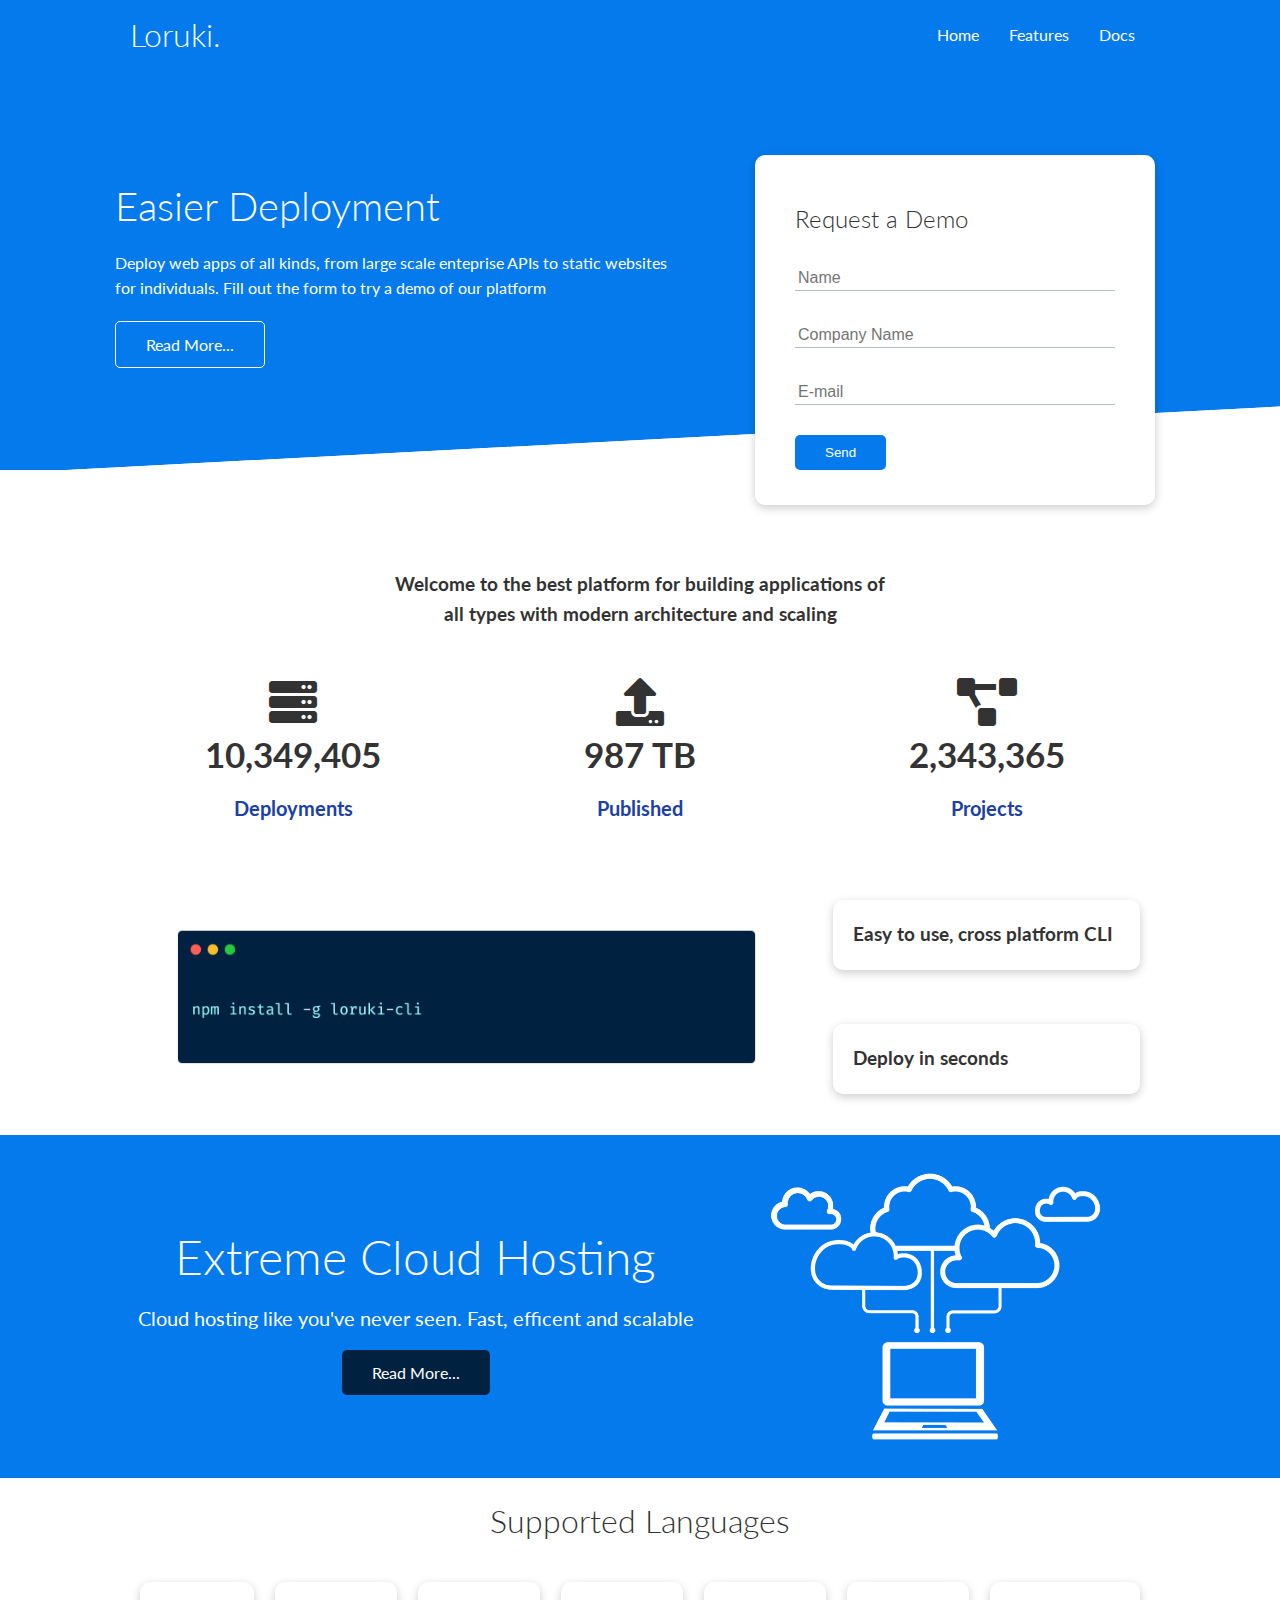
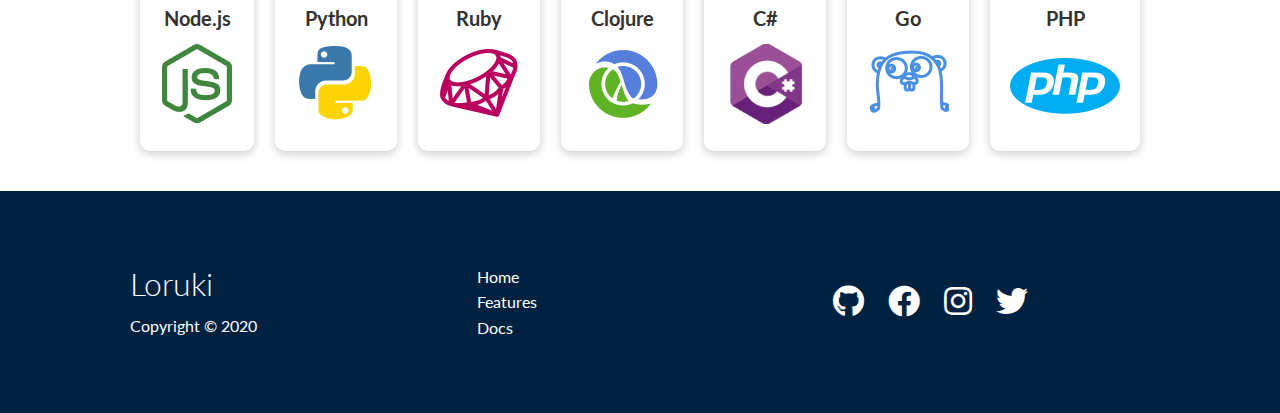
==== index.html @ 9f558010 "First commit" ====
<!DOCTYPE html>
<html lang="en" dir="ltr">
  <head>
    <meta charset="utf-8">
    <meta name="viewport" content="width=device-width,inital-scale=1.0">
    <link rel="stylesheet" href="https://cdnjs.cloudflare.com/ajax/libs/font-awesome/5.15.1/css/all.min.css">
    <link rel="stylesheet" href="css/utilities.css">
    <link rel="stylesheet" href="css/style.css">
    <title>Loruki | Cloud Hosting For Everyone</title>
  </head>
  <body>
  <!--Navbar-->
  <div class="navbar">
    <div class="container flex">
      <h1 class="logo">Loruki.</h1>
      <nav>
        <ul>
          <li><a href="index.html">Home</a></li>
          <li><a href="features.html">Features</a></li>
          <li><a href="docs.html">Docs</a></li>
        </ul>
      </nav>

    </div>
</div>

<!--Showcase-->
<section class="showcase">
  <div class="container grid">
    <div class="showcase-text">
      <h1>Easier Deployment</h1>
      <p>Deploy web apps of all kinds, from large scale enteprise APIs to static
        websites for individuals. Fill out the form to try a demo of our platform
      </p>
      <a href="features.html" class="btn btn-outline">Read More...</a>
    </div>

      <div class="showcase-form card">
        <h2>Request a Demo</h2>
        <form>
          <div class="form-control">
            <input type="text" name="name" placeholder="Name" required>
          </div>
          <div class="form-control">
            <input type="text" name="company" placeholder="Company Name" required>
          </div>
          <div class="form-control">
            <input type="text" name="email" placeholder="E-mail" required>
          </div>
          <input type="submit" value="Send" class="btn btn-primary">
        </form>
    </div>
  </div>
</section>

<!--Stats-->
<section class="stats">
  <div class="container">
    <h3 class="stats-heading text-center my-1">
        Welcome to the best platform for building applications of all types with modern 
        architecture and scaling
      </h3>

      <div class="grid grid-3 text-center my-4">
        <div><i class="fas fa-server fa-3x"></i>
             <h3>10,349,405</h3>
             <p class="text-secondary">Deployments</p>
        </div>
        <div><i class="fas fa-upload fa-3x"></i>
          <h3>987 TB</h3>
          <p class="text-secondary">Published</p></div>
        <div><i class="fas fa-project-diagram fa-3x"></i>
          <h3>2,343,365</h3>
          <p class="text-secondary">Projects</p></div>
      </div>
    </div>
  </section>

  <!--CLI-->
  <section class="cli">
    <div class="container grid">
      <img src="images/cli.png" alt="">
      <div class="card">
        <h3>Easy to use, cross platform CLI</h3>
      </div>
      <div class="card">
        <h3>Deploy in seconds</h3>
      </div>
    </div>
  </section>

  <!--Cloud-->
  <section class="cloud bg-primary my-2 py-2">
    <div class="container grid">
      <div class="text-center">
        <h2 class="lg">Extreme Cloud Hosting</h2>
        <p class="lead my-1">Cloud hosting like you've never seen. 
          Fast, efficent and scalable</p>
          <a href="features.html" class="btn btn-dark">Read More...</a>
      </div>
      <img src="images/cloud.png" alt="">
    </div>
</section>

<!--Languages-->
<section class="languages">
  <h2 class="md text-center my-2">
    Supported Languages
  </h2>
  <div class="container flex">
    <div class="card">
      <h4>Node.js</h4>
      <img src="images/logos/node.png" alt="">
    </div>
    <div class="card">
      <h4>Python</h4>
      <img src="images/logos/python.png" alt="">
    </div>
    <div class="card">
      <h4>Ruby</h4>
      <img src="images/logos/ruby.png" alt="">
    </div>
    <div class="card">
      <h4>Clojure</h4>
      <img src="images/logos/clojure.png" alt="">
    </div>
    <div class="card">
      <h4>C#</h4>
      <img src="images/logos/csharp.png" alt="">
    </div>
    <div class="card">
      <h4>Go</h4>
      <img src="images/logos/go.png" alt="">
    </div>
    <div class="card">
      <h4>PHP</h4>
      <img src="images/logos/php.png" alt="">
    </div>
  </div>
</section>

<!--Footer-->
<footer class="footer bg-dark py-5">
  <div class="container grid grid-3">
    <div>
      <h1>Loruki</h1>
      <p>Copyright &copy; 2020</p>
    </div>
    <nav>
      <ul>
        <li><a href="index.html">Home</a></li>
        <li><a href="features.html">Features</a></li>
        <li><a href="docs.html">Docs</a></li>
      </ul>
    </nav>
    <div class="social">
      <a href="#"><i class="fab fa-github fa-2x"></i></a>
      <a href="#"><i class="fab fa-facebook fa-2x"></i></a>
      <a href="#"><i class="fab fa-instagram fa-2x"></i></a>
      <a href="#"><i class="fab fa-twitter fa-2x"></i></a>
    </div>
  </div>
</footer>
</body>
</html>
---- css/utilities.css ----
/*Utilities*/
.container {
    max-width: 1100px;
    margin: 0 auto;
    overflow: auto;
    padding: 0 40px;
}

.card {
    background-color: #fff;
    color: #333;
    border-radius: 10px;
    box-shadow: 0 3px 10px rgba(0,0,0,0.2);
    padding: 20px;
    margin: 10px;
}

.btn {
    display: inline-block;
    padding: 10px 30px;
    cursor: pointer;
    background: var(--primary-color);
    color: white;
    border: none;
    border-radius: 5px;
}

.btn-outline {
    background-color: transparent;
    border: 1px white solid;
}

.btn:hover {
    transform:scale(0.98);
}

/*Backgrounds & colored buttons*/
.bg-primary, 
.btn-primary {
    background-color: var(--primary-color);
    color: white;
}

.bg-secondary, 
.btn-secondary {
    background-color: var(--secondary-color);
    color: white;
}

.bg-dark, 
.btn-dark {
    background-color: var(--dark-color);
    color: white;
}

.bg-light, 
.btn-light {
    background-color: var(--light-color);
    color: #333;
}

.bg-primary a, 
.btn-primary a,
.bg-secondary a, 
.btn-secondary a,
.bg-dark a, 
.btn-dark a {
    color: white;
}

/*Text colors*/
.text-primary {
    color: var(--primary-color);
   
}

.text-secondary {
    color: var(--secondary-color);
   
}

.text-dark {
    color: var(--dark-color);
   
}

.text-light {
    color: var(--light-color);
    
}

/*Text sizes*/
.lead {
    font-size: 20px;
}

.sm {
    font-size: 1rem;
}

.md {
    font-size: 2rem;
}

.lg {
    font-size: 3rem;
}

.xl {
    font-size: 4rem;
}

.text-center {
    text-align: center;
}

/*Alert*/
.alert {
    background-color: var(--light-color);
    padding: 10px 20px;
    font-weight: bold;
    margin: 15px 0;
}

.alert i {
    margin-right: 10px;
}

.alert-success {
    background-color: var(--success-color);
    color: #fff;
}

.alert-error {
    background-color: var(--error-color);
    color: #fff;
}

.flex {
    display: flex;
    justify-content: space-between;
    align-items: center;
    height: 100%;
}

.grid {
    display: grid;
    grid-template-columns: repeat(2, 1fr);
    gap: 20px;
    justify-content: center;
    align-items: center;
    height: 100%;
}

.grid-3 {
    grid-template-columns: repeat(3,1fr);
}

/*Margin*/
.my-1 {
    margin: 1rem 0;
}

.my-2 {
    margin: 1.5rem 0;
}

.my-3 {
    margin: 2rem 0;
}

.my-4 {
    margin: 3rem 0;
}

.my-5 {
    margin: 4rem 0;
}

.m-1 {
    margin: 1rem;
}

.m-2 {
    margin: 1.5rem;
}

.m-3 {
    margin: 2rem;
}

.m-4 {
    margin: 3rem;
}

.m-5 {
    margin: 4rem;
}

/*Padding*/
.py-1 {
    padding: 1rem 0;
}

.py-2 {
    padding: 1.5rem 0;
}

.py-3 {
    padding: 2rem 0;
}

.py-4 {
    padding: 3rem 0;
}

.py-5 {
    padding: 4rem 0;
}

.p-1 {
    padding: 1rem;
}

.p-2 {
    padding: 1.5rem;
}

.p-3 {
    padding: 2rem;
}

.p-4 {
    padding: 3rem;
}

.p-5 {
    padding: 4rem;
}
---- css/style.css ----
@import url('https://fonts.googleapis.com/css2?family=Lato:wght@300&display=swap');
/*CSS variable*/
:root {
    --primary-color: #047aed;
    --secondary-color: #1c3fa8;
    --dark-color: #002240;
    --light-color: #f4f4f4;
    --success-color: #5cb85c; 
    --error-color: #d9534f; 
}

* {
    box-sizing: border-box;
    padding: 0;
    margin: 0;
}

body {
    font-family: 'Lato', sans-serif;
    color: #333;
    line-height: 1.6;
}

ul {
    list-style-type: none;
}

a {
    text-decoration: none;
    color: #333;
}

h1, h2 {
    font-weight: 300;
    line-height: 1.2;
    margin: 10px 0;
}

p {
    margin: 10px 0;
}

img {
    width: 100%;
}

code, pre {
    background: #333;
    color: #fff;
    padding: 10px;
} 
/*Navbar styling*/
.navbar {
    background-color: var(--primary-color);
    color: #fff;
    height: 70px;
}

.navbar ul {
    display: flex;
}

.navbar a {
    color: #fff;
    padding: 10px;
    margin: 0 5px;
}

.navbar a:hover {
    border-bottom: 2px white solid;
}

.navbar .flex {
    justify-content: space-between;
}
/*Showcase*/
.showcase {
    height: 400px;
    background-color: var(--primary-color);
    color: white;
    position: relative;
}

.showcase h1 {
    font-size: 40px;
}

.showcase p {
    margin: 20px 0;
}

.showcase .grid {
    overflow: visible; /*scrollbar disapear*/
    grid-template-columns: 55% 45%;
    gap: 30px;
}

.showcase-text {
    animation: slideInFromLeft 1s ease-in;
}

.showcase-form {
    position: relative;
    top: 60px;
    height: 350px;
    width: 400px;
    padding: 40px;
    z-index: 100;
    justify-self: flex-end;
    animation: slideInFromRight 1s ease-in;
}

.showcase-form .form-control {
    margin: 30px 0;
}

.showcase-form input[type='text'],
.showcase-form input[type='email'] {
    border: 0;
    border-bottom: 1px solid #b4becb;
    width: 100%;
    padding: 3px;
    font-size: 16px;
}

.showcase-form input:focus {
    outline: none;
}

.showcase::before,
.showcase::after {
    content: '';
    position: absolute;
    height: 100px;
    bottom: -70px;
    right: 0;
    left: 0;
    background:white;
    transform: skewY(-3deg);
    -webkit-transform: skewY(-3deg);
    -moz-transform: skewY(-3deg);
    -ms-transform: skewY(-3deg);
}

/*Stats*/
.stats {
    padding-top: 100px;
    animation: slideInFromBottom 1s ease-in;
}

.stats-heading {
    max-width: 500px;
    margin: auto;
}

.stats .grid h3 {
    font-size: 35px;
}

.stats .grid p {
    font-size: 20px;
    font-weight: bold;
}

/*Cli*/
.cli .grid {
    grid-template-columns: repeat(3,1fr);
    grid-template-rows: repeat(2,1fr);
}

.cli .grid > *:first-child {
    grid-column: 1 / span 2;
    grid-row: 1 / span 2;
}

/*Cloud*/
.cloud .grid {
    grid-template-columns: 4fr 3fr;
}

/*Languages*/
.languages .flex {
    flex-wrap: wrap;
}

.languages .card {
    text-align: center;
    margin: 18px 10px 40px;
    transition: 0.2s ease-in-out;
}

.languages .card h4 {
    font-size: 20px;
    margin-bottom: 10px;
}

.languages .card:hover {
    transform: translateY(-15px); /*Jump effect*/
}

/*Features*/
.features-head img, .docs-head img {
    width: 200px;
    justify-self: flex-end;
}

.features-sub-head img {
    width: 300px;
    justify-self: flex-end;
}

.features-main .card > i {
    margin-right: 20px;
}

.features-main .grid {
    padding: 30px;
}

.features-main .grid > *:first-child {
    grid-column: 1 / span 3;
}

.features-main .grid > *:nth-child(2) {
    grid-column: 1 / span 2;
}

/*Docs*/
.docs-main h3 {
    margin: 20px 0;
}

.docs-main .grid {
    grid-template-columns: 1fr 2fr; /*Puts card frame in check*/
    align-items: flex-start;
}

.docs-main nav li {
    font-size: 17px;
    padding-bottom: 5px;
    margin-bottom: 5px;
    border-bottom: 1px #ccc solid;
}

.docs-main a:hover {
    background-color: gray;
}


/*Footer*/
.footer .social a {
    margin: 0 10px;

}

/*Animations*/
@keyframes slideInFromLeft {
    0% {
        transform: translateX(-100%);
    }
    
    100% {
        transform: translateX(0);
    }
}

@keyframes slideInFromRight {
    0% {
        transform: translate(100%);
    }
    
    100% {
        transform: translateX(0);
    }
}

@keyframes slideInFromTop {
    0% {
        transform: translateY(-100%);
    }
    
    100% {
        transform: translateY(0);
    }
}

@keyframes slideInFromBottom {
    0% {
        transform: translateY(100%);
    }
    
    100% {
        transform: translateY(0);
    }
}
/*Tablets and smaller*/
@media(max-width: 768px) {
    .grid,
    .showcase .grid,
    .stats .grid,
    .cli .gird,
    .cloud .grid,
    .features-main .grid,
    .docs-main .grid {
        grid-template-columns: 1fr;
        grid-template-rows: 1fr;
    }

    .showcase {
        height: auto;
    }

    .showcase-text {
        text-align: center;
        margin-top: 40px;
        animation: slideInFromTop 1s ease-in;
    }

    .showcase-form {
        justify-self: center;
        margin: auto;
        animation: slideInFromBottom 1s ease-in;
    }

    .cli .grid > *:first-child {
        grid-column: 1;
        grid-row: 1;
    }

    .features-head,
    .features-sub-head,
    .docs-head {
        text-align: center;
        }
    
    .features-head img,
    .features-sub-head img,
    .docs-head img{
        justify-self: center;
    }

    .features-main .grid > *:first-child,
    .features-main .grid > *:nth-child(2) {
        grid-column: 1; /*Puts features grid in check*/
    }

    
}

/*Mobile view*/
@media(max-width: 500px) {
    .navbar {
        height: 110px;
    }

    .navbar .flex {
        flex-direction: column;
    }

    .navbar ul {
        padding: 10px;
        background-color: rgba(0,0,0,0.1);
    }
}
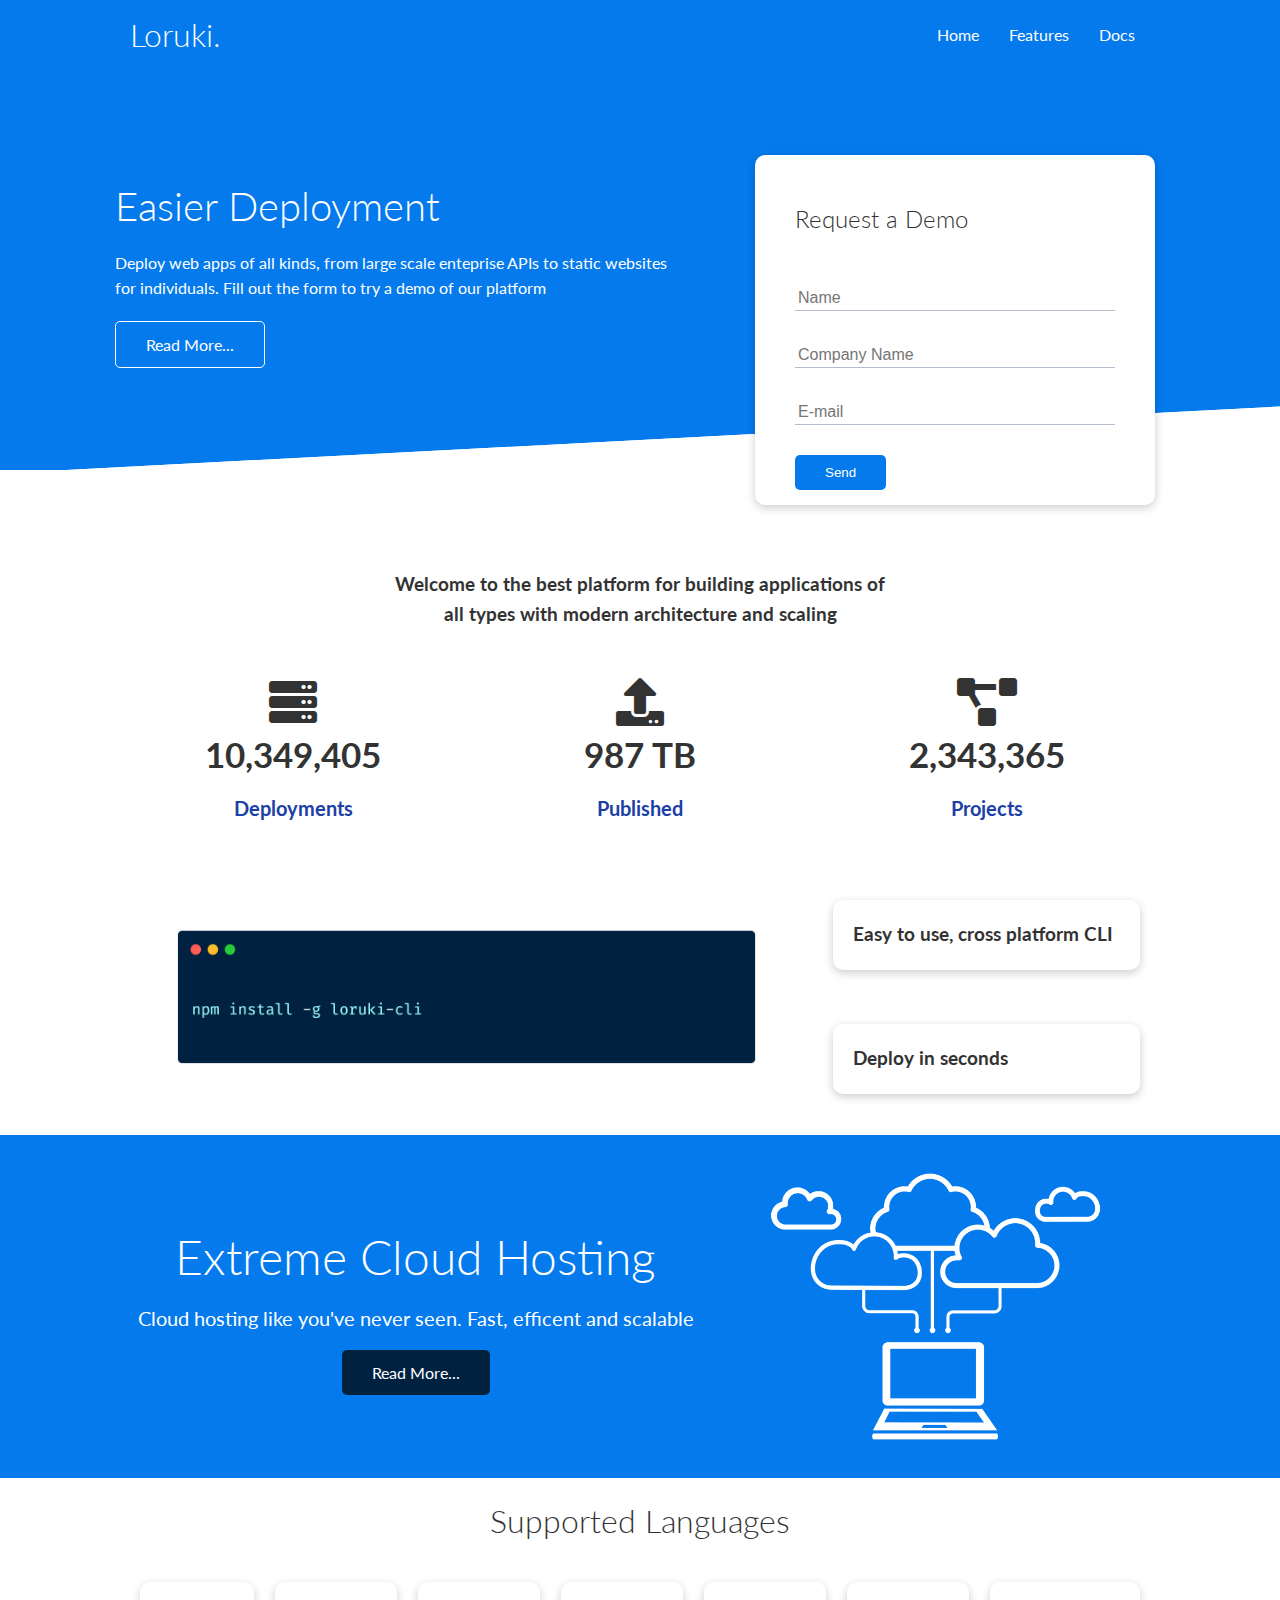
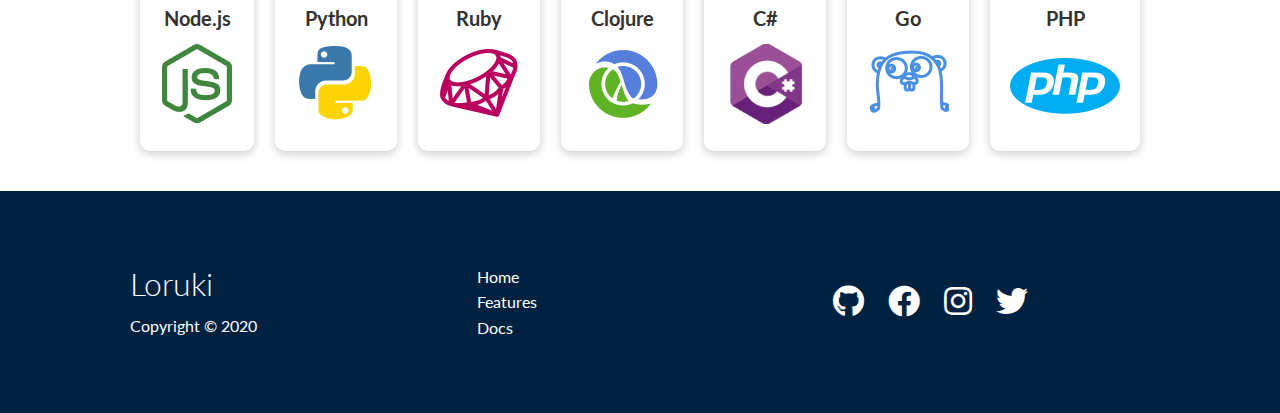
==== commit 9902f683: ""Second Commit"" ====
--- a/index.html
+++ b/index.html
@@ -37,7 +37,11 @@
 
       <div class="showcase-form card">
         <h2>Request a Demo</h2>
-        <form>
+        <form name="contact" method="POST" netlify-honeypot="bot-field" data-netlify="true">
+          <input type="hidden" name="form-name" value="contact">
+          <p class="hidden">
+            <label>Don’t fill this out if you're human: <input name="bot-field" /></label>
+          </p>
           <div class="form-control">
             <input type="text" name="name" placeholder="Name" required>
           </div>
--- a/css/style.css
+++ b/css/style.css
@@ -48,7 +48,13 @@
     background: #333;
     color: #fff;
     padding: 10px;
-} 
+}
+
+.hidden {
+    visibility: hidden;
+    height: 0;
+}
+
 /*Navbar styling*/
 .navbar {
     background-color: var(--primary-color);
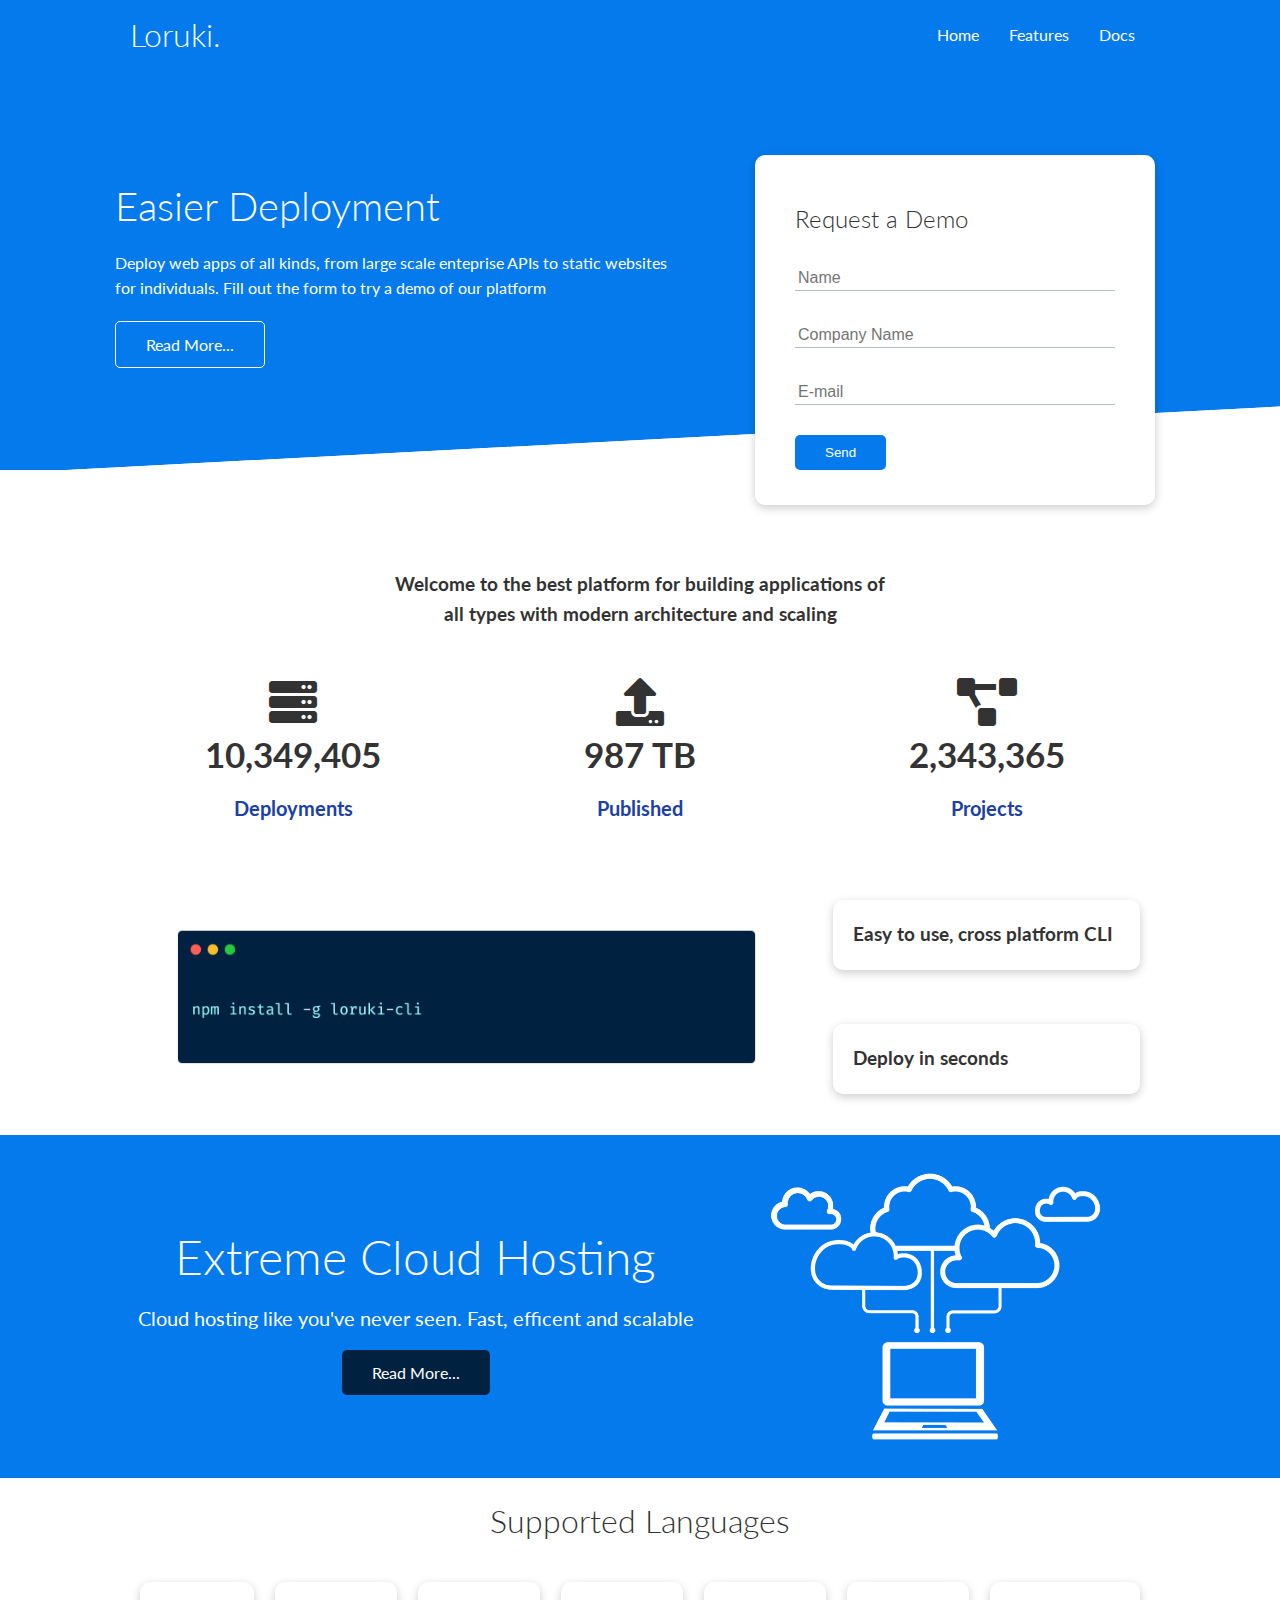
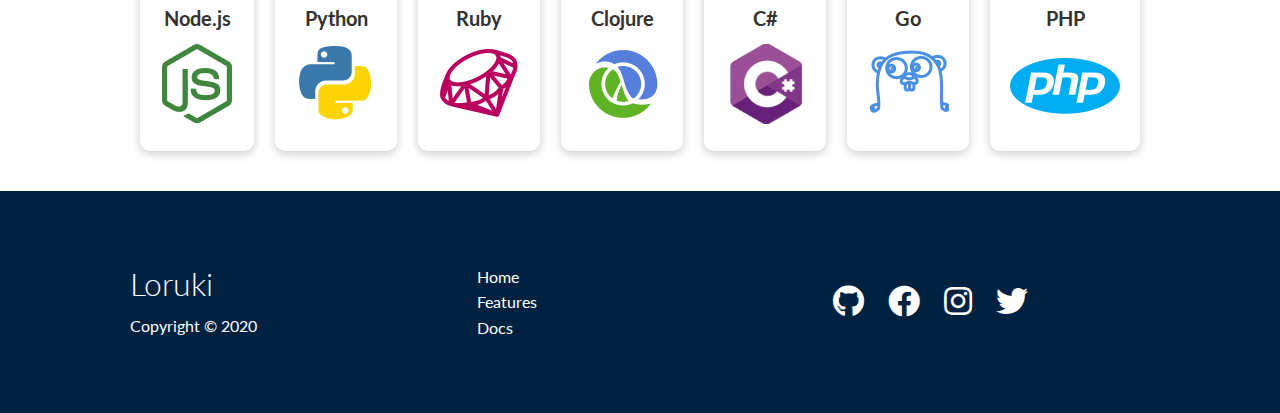
==== commit a15b69d4: "Second commit" ====
--- a/index.html
+++ b/index.html
@@ -37,11 +37,7 @@
 
       <div class="showcase-form card">
         <h2>Request a Demo</h2>
-        <form name="contact" method="POST" netlify-honeypot="bot-field" data-netlify="true">
-          <input type="hidden" name="form-name" value="contact">
-          <p class="hidden">
-            <label>Don’t fill this out if you're human: <input name="bot-field" /></label>
-          </p>
+        <form>
           <div class="form-control">
             <input type="text" name="name" placeholder="Name" required>
           </div>
@@ -158,7 +154,7 @@
       </ul>
     </nav>
     <div class="social">
-      <a href="#"><i class="fab fa-github fa-2x"></i></a>
+      <a href="https://github.com/rico042002/"><i class="fab fa-github fa-2x"></i></a>
       <a href="#"><i class="fab fa-facebook fa-2x"></i></a>
       <a href="#"><i class="fab fa-instagram fa-2x"></i></a>
       <a href="#"><i class="fab fa-twitter fa-2x"></i></a>
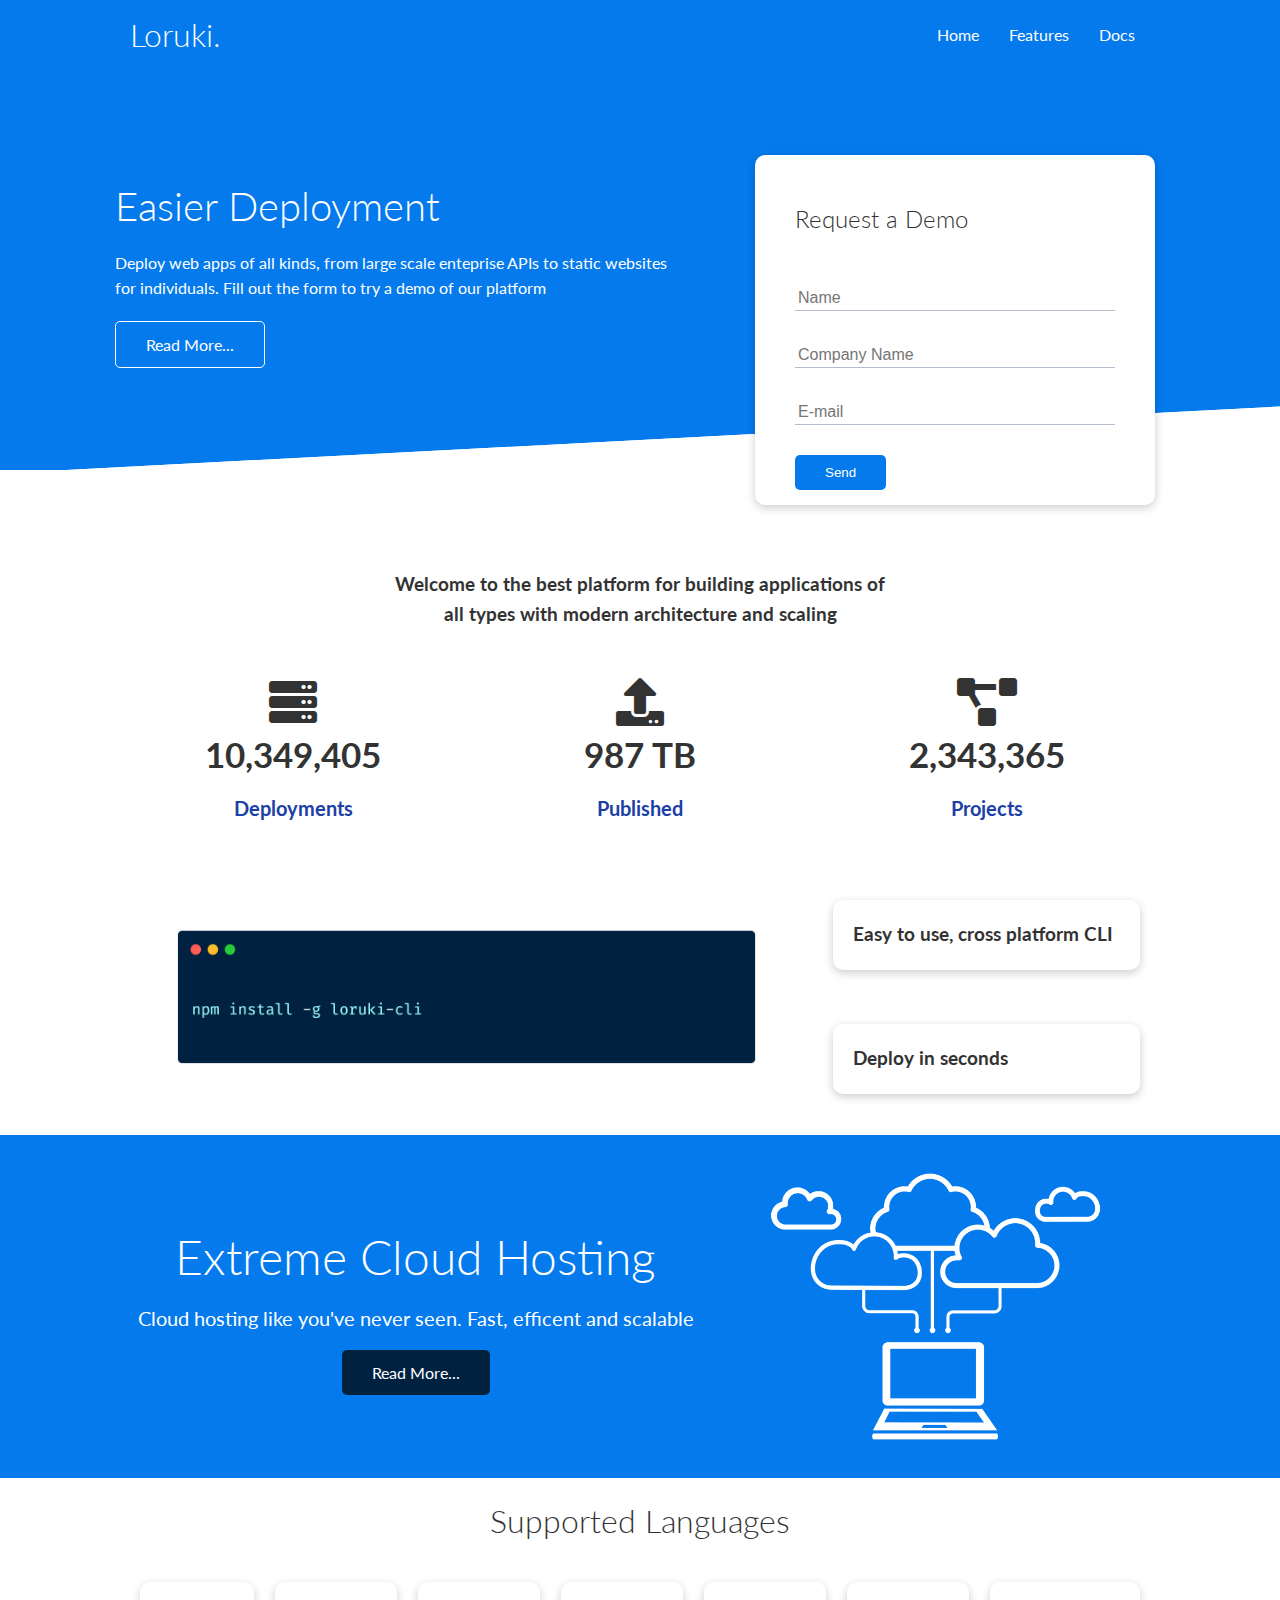
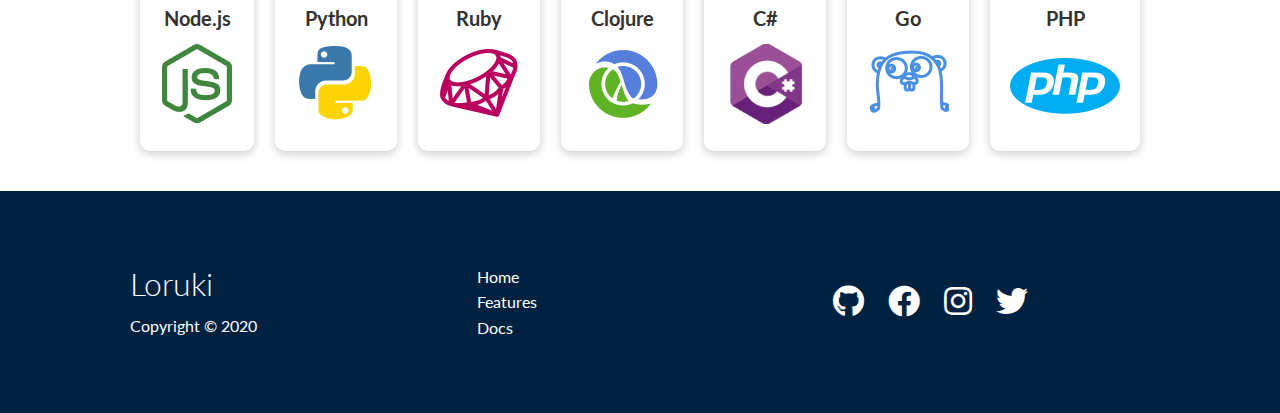
==== commit 5bb8c85c: "Third Commit" ====
--- a/index.html
+++ b/index.html
@@ -37,7 +37,10 @@
 
       <div class="showcase-form card">
         <h2>Request a Demo</h2>
-        <form>
+        <form name="contact" method="POST" netlify-honeypot="bot-field" data-netlify="true">
+          <p class="hidden">
+            <label>Don’t fill this out if you're human: <input name="bot-field" /></label>
+          </p>
           <div class="form-control">
             <input type="text" name="name" placeholder="Name" required>
           </div>
